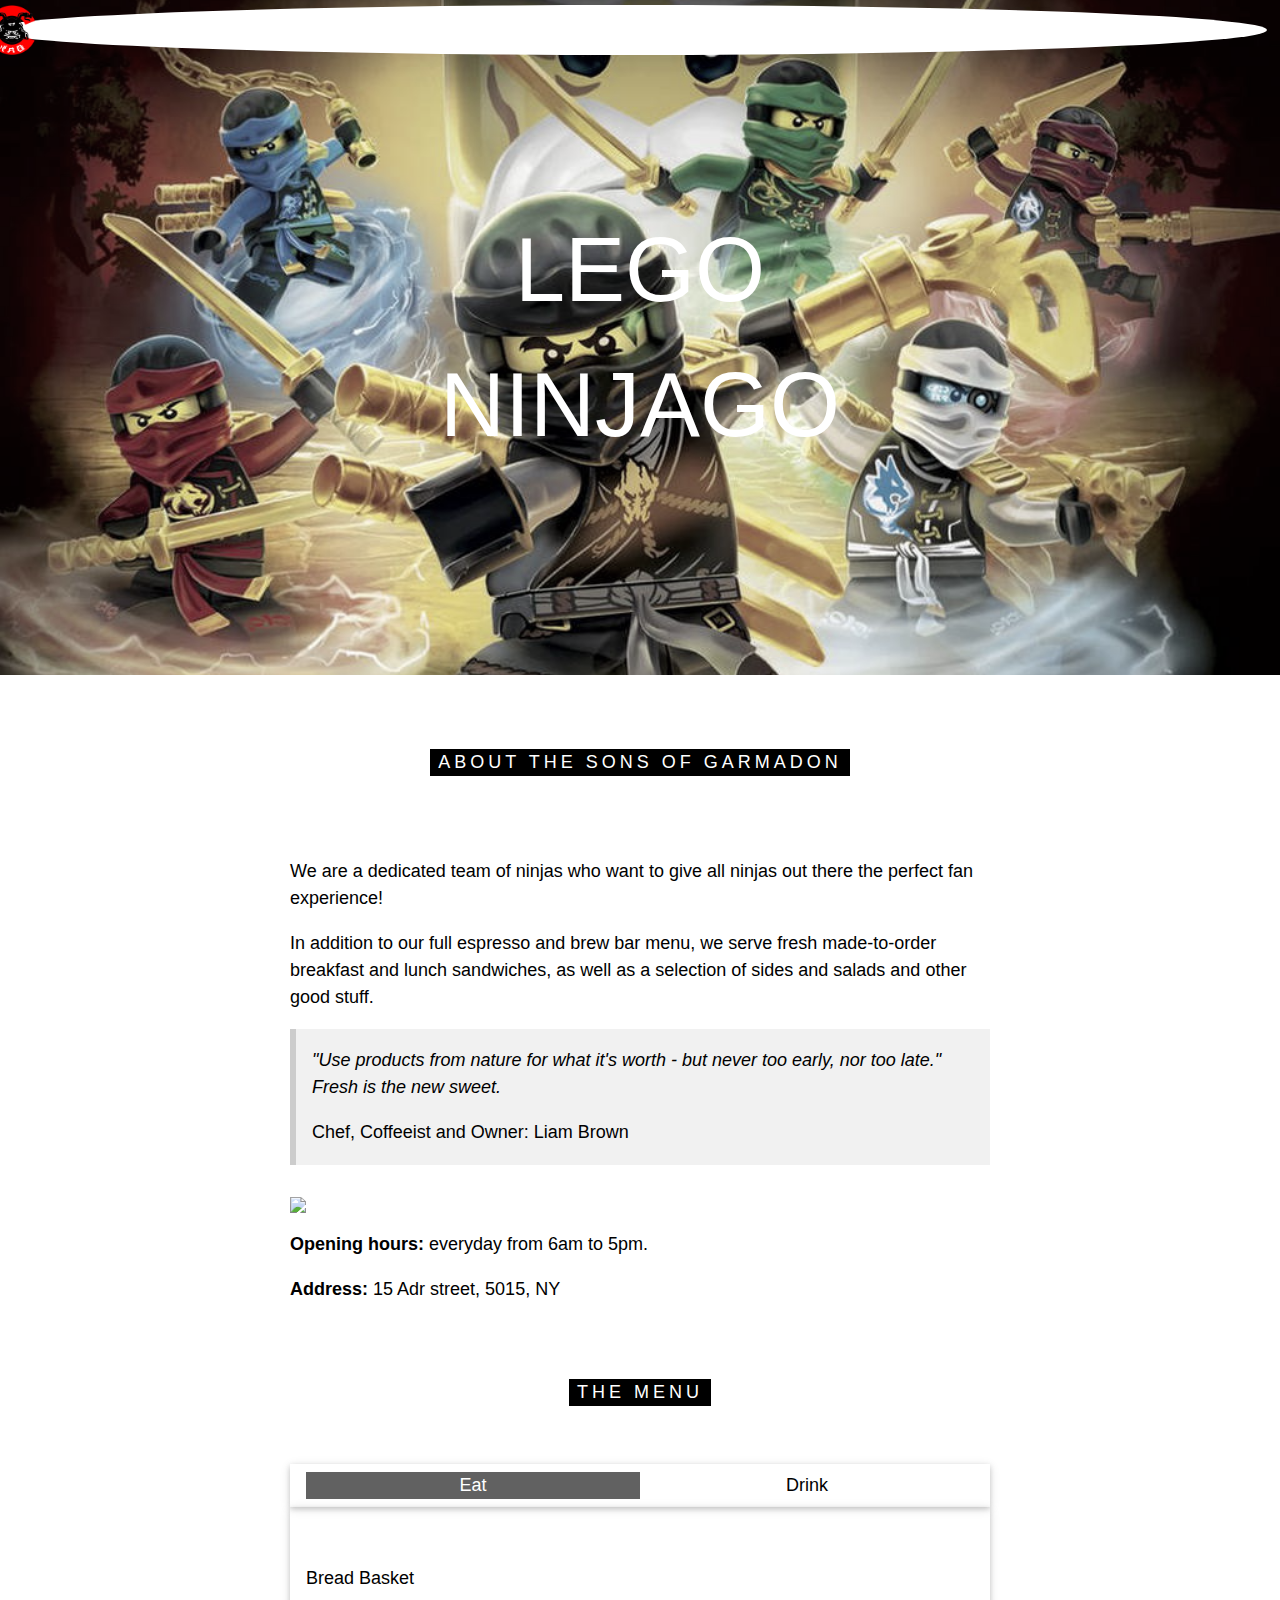
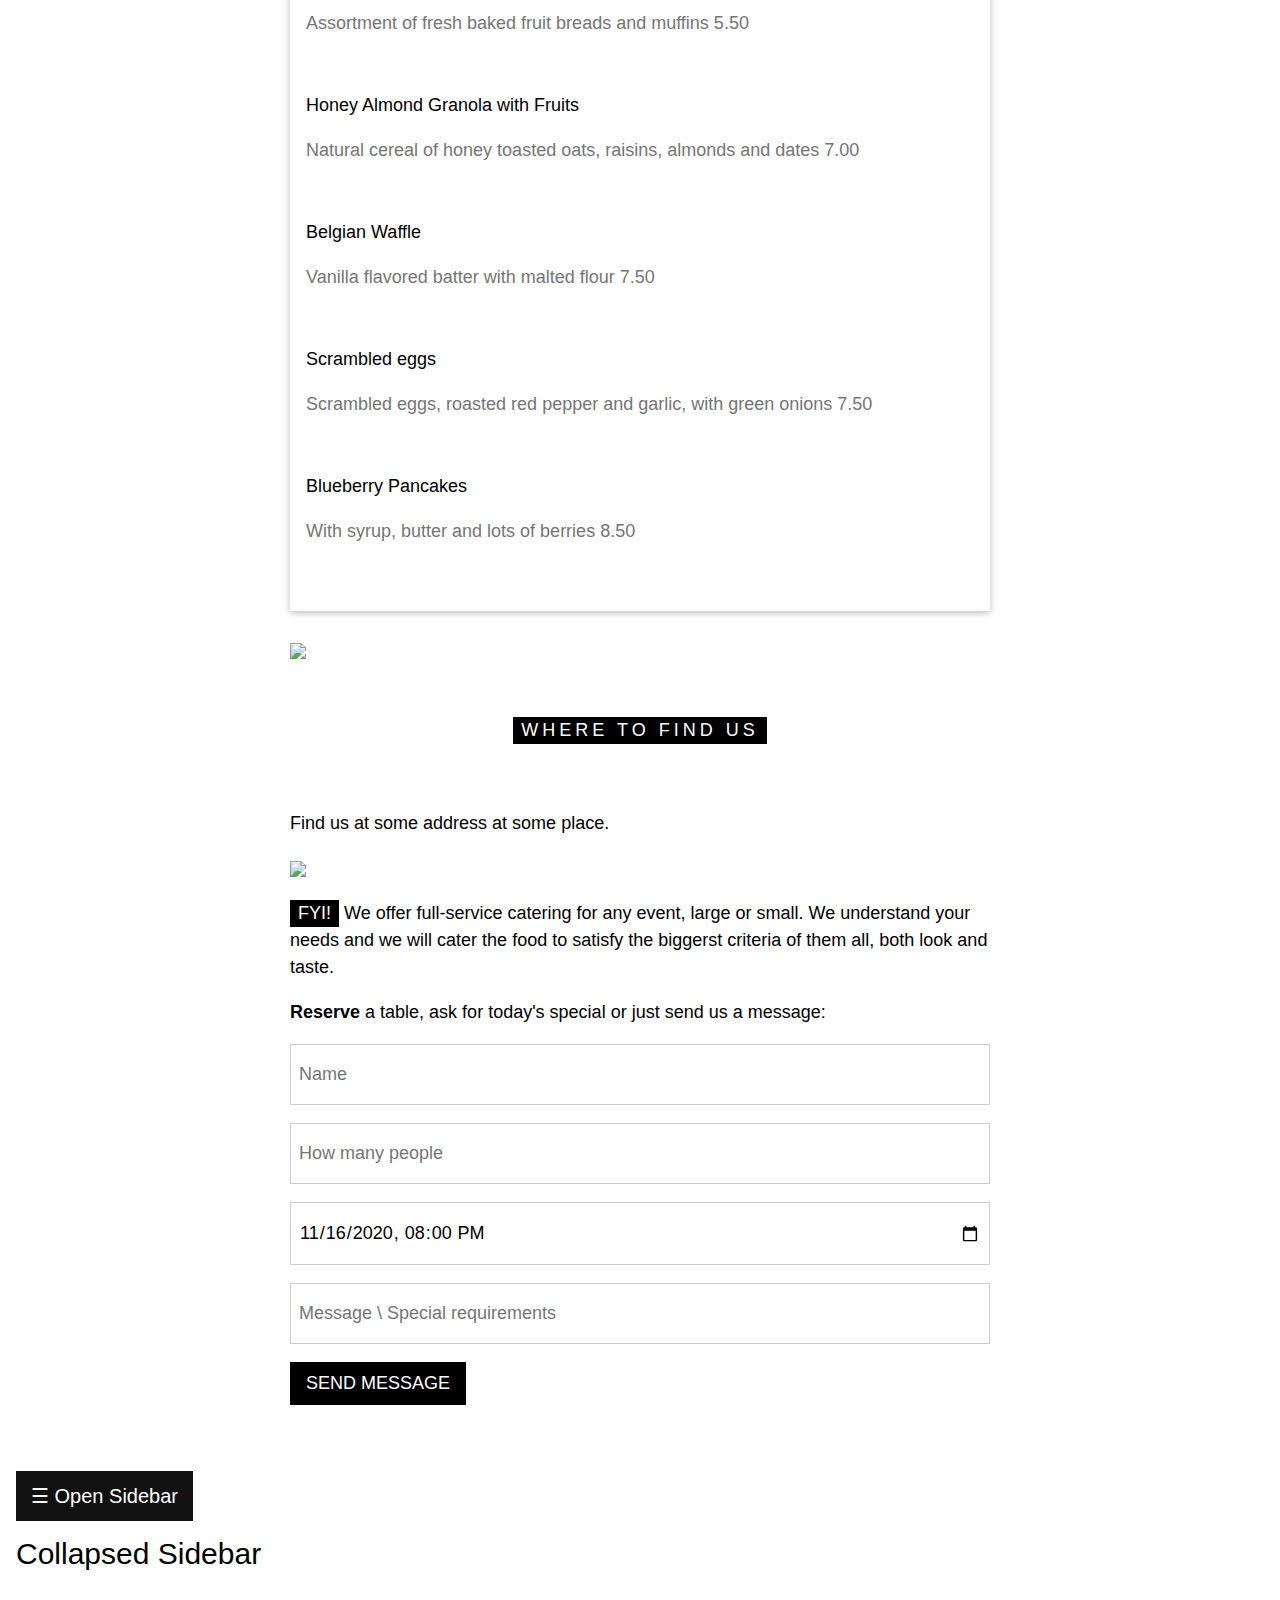
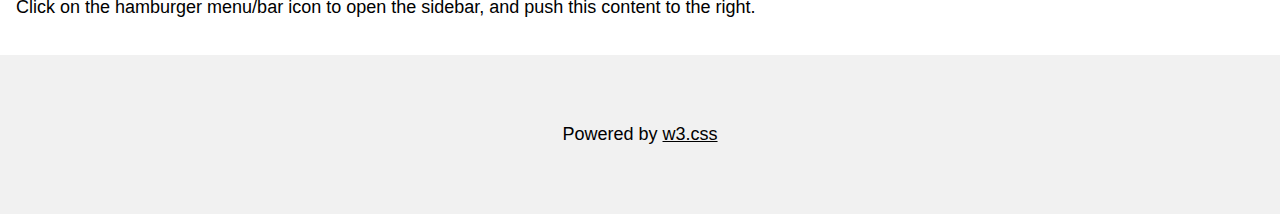
==== index.html @ 21d989cf "buttons" ====
<!DOCTYPE html>
<html>
<head>
  <title>W3.CSS Template</title>
  <meta charset="UTF-8">
  <meta name="viewport" content="width=device-width, initial-scale=1">
  <link rel="stylesheet" href="https://www.w3schools.com/w3css/4/w3.css">
  <link rel="stylesheet" href="styles/styles.css">
  <script type="text/javascript" src="scripts/sidebar.js"></script>
</head>
<body>

<!-- Links (sit on top) -->
<!-- <div class="w3-top">
  <div class="w3-row w3-padding w3-black">
    <div class="w3-col s3">
      <a href="#" class="w3-button w3-block w3-black">HOME</a>
    </div>
    <div class="w3-col s3">
      <a href="#about" class="w3-button w3-block w3-black">ABOUT</a>
    </div>
    <div class="w3-col s3">
      <a href="#menu" class="w3-button w3-block w3-black">MENU</a>
    </div>
    <div class="w3-col s3">
      <a href="#where" class="w3-button w3-block w3-black">WHERE</a>
    </div>
  </div>
</div> -->


<!-- Header with image -->
<header class="bgimg w3-display-container w3-grayscale-min" id="home">
  <div class="w3-display-middle w3-center">
    <span class="w3-text-white" style="font-size:90px" font-family = "Ninjago">LEGO <br> NINJAGO</span>
  </div>
</header>

<div class = 'w3-top' id="logo">
    <img src="images/SOG.png" height="50px" width="50px">
</div>

<!-- Add a background color and large text to the whole page -->
<div class="w3-large">

<!-- About Container -->
<div class="w3-container" id="about">
  <div class="w3-content" style="max-width:700px">
    <h5 class="w3-center w3-padding-64"><span class="w3-tag w3-wide">ABOUT THE SONS OF GARMADON</span></h5>
    <p>We are a dedicated team of ninjas who want to give all ninjas out there the perfect fan experience!</p>
    <p>In addition to our full espresso and brew bar menu, we serve fresh made-to-order breakfast and lunch sandwiches, as well as a selection of sides and salads and other good stuff.</p>
    <div class="w3-panel w3-leftbar w3-light-grey">
      <p><i>"Use products from nature for what it's worth - but never too early, nor too late." Fresh is the new sweet.</i></p>
      <p>Chef, Coffeeist and Owner: Liam Brown</p>
    </div>
    <img src="/w3images/coffeeshop.jpg" style="width:100%;max-width:1000px" class="w3-margin-top">
    <p><strong>Opening hours:</strong> everyday from 6am to 5pm.</p>
    <p><strong>Address:</strong> 15 Adr street, 5015, NY</p>
  </div>
</div>

<!-- Menu Container -->
<div class="w3-container" id="menu">
  <div class="w3-content" style="max-width:700px">
 
    <h5 class="w3-center w3-padding-48"><span class="w3-tag w3-wide">THE MENU</span></h5>
  
    <div class="w3-row w3-center w3-card w3-padding">
      <a href="javascript:void(0)" onclick="openMenu(event, 'Eat');" id="myLink">
        <div class="w3-col s6 tablink">Eat</div>
      </a>
      <a href="javascript:void(0)" onclick="openMenu(event, 'Drinks');">
        <div class="w3-col s6 tablink">Drink</div>
      </a>
    </div>

    <div id="Eat" class="w3-container menu w3-padding-48 w3-card">
      <h5>Bread Basket</h5>
      <p class="w3-text-grey">Assortment of fresh baked fruit breads and muffins 5.50</p><br>
    
      <h5>Honey Almond Granola with Fruits</h5>
      <p class="w3-text-grey">Natural cereal of honey toasted oats, raisins, almonds and dates 7.00</p><br>
    
      <h5>Belgian Waffle</h5>
      <p class="w3-text-grey">Vanilla flavored batter with malted flour 7.50</p><br>
    
      <h5>Scrambled eggs</h5>
      <p class="w3-text-grey">Scrambled eggs, roasted red pepper and garlic, with green onions 7.50</p><br>
    
      <h5>Blueberry Pancakes</h5>
      <p class="w3-text-grey">With syrup, butter and lots of berries 8.50</p>
    </div>

    <div id="Drinks" class="w3-container menu w3-padding-48 w3-card">
      <h5>Coffee</h5>
      <p class="w3-text-grey">Regular coffee 2.50</p><br>
    
      <h5>Chocolato</h5>
      <p class="w3-text-grey">Chocolate espresso with milk 4.50</p><br>
    
      <h5>Corretto</h5>
      <p class="w3-text-grey">Whiskey and coffee 5.00</p><br>
    
      <h5>Iced tea</h5>
      <p class="w3-text-grey">Hot tea, except not hot 3.00</p><br>
    
      <h5>Soda</h5>
      <p class="w3-text-grey">Coke, Sprite, Fanta, etc. 2.50</p>
    </div>  
    <img src="/w3images/coffeehouse2.jpg" style="width:100%;max-width:1000px;margin-top:32px;">
  </div>
</div>

<!-- Contact/Area Container -->
<div class="w3-container" id="where" style="padding-bottom:32px;">
  <div class="w3-content" style="max-width:700px">
    <h5 class="w3-center w3-padding-48"><span class="w3-tag w3-wide">WHERE TO FIND US</span></h5>
    <p>Find us at some address at some place.</p>
    <img src="/w3images/map.jpg" class="w3-image" style="width:100%">
    <p><span class="w3-tag">FYI!</span> We offer full-service catering for any event, large or small. We understand your needs and we will cater the food to satisfy the biggerst criteria of them all, both look and taste.</p>
    <p><strong>Reserve</strong> a table, ask for today's special or just send us a message:</p>
    <form action="/action_page.php" target="_blank">
      <p><input class="w3-input w3-padding-16 w3-border" type="text" placeholder="Name" required name="Name"></p>
      <p><input class="w3-input w3-padding-16 w3-border" type="number" placeholder="How many people" required name="People"></p>
      <p><input class="w3-input w3-padding-16 w3-border" type="datetime-local" placeholder="Date and time" required name="date" value="2020-11-16T20:00"></p>
      <p><input class="w3-input w3-padding-16 w3-border" type="text" placeholder="Message \ Special requirements" required name="Message"></p>
      <p><button class="w3-button w3-black" type="submit">SEND MESSAGE</button></p>
    </form>
  </div>
</div>

<div id="mySidebar" class="sidebar">
  <a href="javascript:void(0)" class="closebtn" onclick="closeNav()">×</a>
  <a href="#">Characters</a>
  <a href="#">Map</a>
  <a href="#">Custom Minifig</a>
  <a href="#">Blog</a>
</div>

<div id="main">
  <button class="openbtn" onclick="openNav()">☰ Open Sidebar</button>  
  <h2>Collapsed Sidebar</h2>
  <p>Click on the hamburger menu/bar icon to open the sidebar, and push this content to the right.</p>
</div>

<!-- End page content -->
</div>


<!-- Footer -->
<footer class="w3-center w3-light-grey w3-padding-48 w3-large">
  <p>Powered by <a href="https://www.w3schools.com/w3css/default.asp" title="W3.CSS" target="_blank" class="w3-hover-text-green">w3.css</a></p>
</footer>

<script>
// Tabbed Menu
function openMenu(evt, menuName) {
  var i, x, tablinks;
  x = document.getElementsByClassName("menu");
  for (i = 0; i < x.length; i++) {
    x[i].style.display = "none";
  }
  tablinks = document.getElementsByClassName("tablink");
  for (i = 0; i < x.length; i++) {
    tablinks[i].className = tablinks[i].className.replace(" w3-dark-grey", "");
  }
  document.getElementById(menuName).style.display = "block";
  evt.currentTarget.firstElementChild.className += " w3-dark-grey";
}
document.getElementById("myLink").click();
</script>

</body>
</html>
---- styles/styles.css ----
body, html {
    height: 100%;
    font-family: "Inconsolata", sans-serif;
}

.bgimg {
  background-position: center;
  background-size: cover;
  background-image: url("../images/homewall.jpg");
  min-height: 75%;
}

.menu {
  display: none;
}


@font-face {
  font-family: 'Ninjago';
  src: url('https://www.fontsaddict.com/fontface/ninjago.ttf');
}

#logo{
    background-color: white;
    position:absolute;
    right:1%;
    top:.5%;
    border-radius: 100%;
}


.sidebar {
  height: 100%;
  width: 0;
  position: fixed;
  z-index: 1;
  top: 0;
  left: 0;
  background-color: #111;
  overflow-x: hidden;
  transition: 0.5s;
  padding-top: 60px;
}

.sidebar a {
  padding: 8px 8px 8px 32px;
  text-decoration: none;
  font-size: 25px;
  color: #818181;
  display: block;
  transition: 0.3s;
}

.sidebar a:hover {
  color: #f1f1f1;
}

.sidebar .closebtn {
  position: absolute;
  top: 0;
  right: 25px;
  font-size: 36px;
  margin-left: 50px;
}

.openbtn {
  font-size: 20px;
  cursor: pointer;
  background-color: #111;
  color: white;
  padding: 10px 15px;
  border: none;
}

.openbtn:hover {
  background-color: #444;
}

#main {
  transition: margin-left .5s;
  padding: 16px;
}

/* On smaller screens, where height is less than 450px, change the style of the sidenav (less padding and a smaller font size) */
@media screen and (max-height: 450px) {
  .sidebar {padding-top: 15px;}
  .sidebar a {font-size: 18px;}
}

#NinjagoSign{
  left : 50%;
  top: 400px;
}
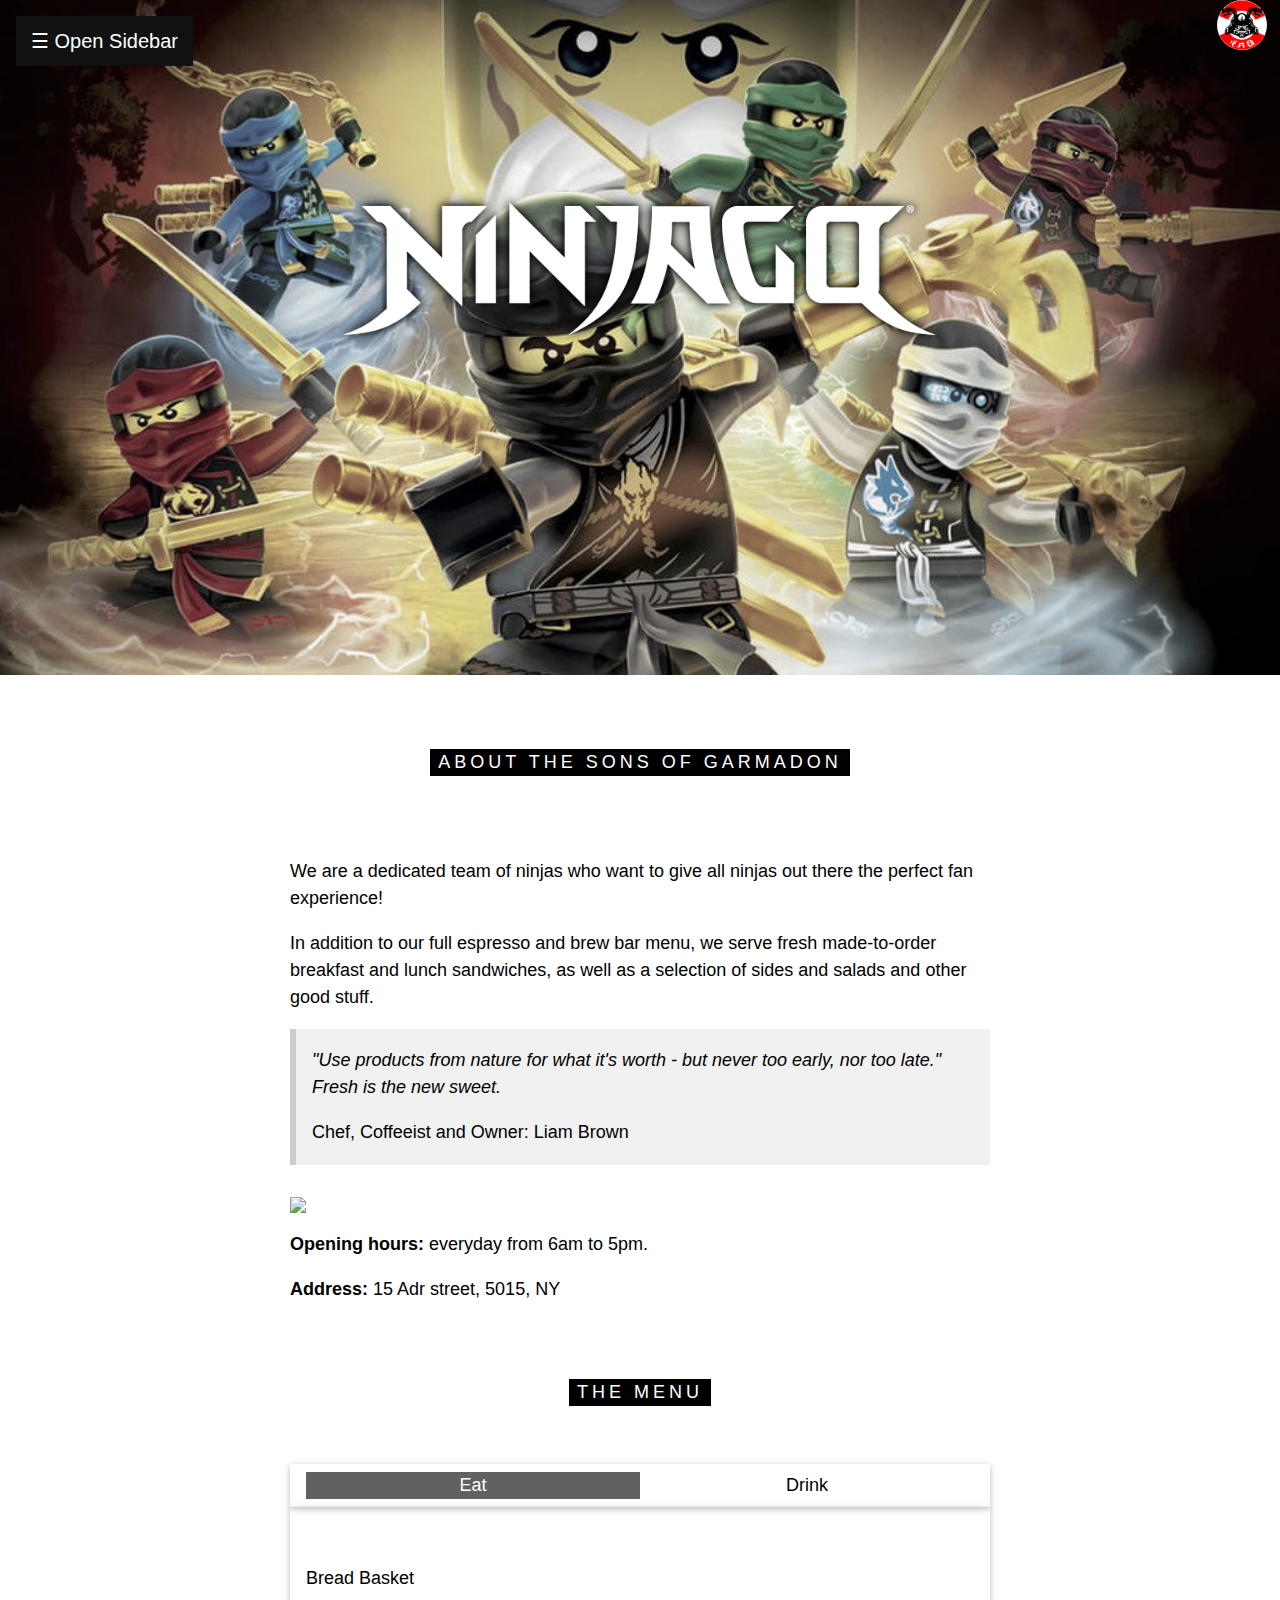
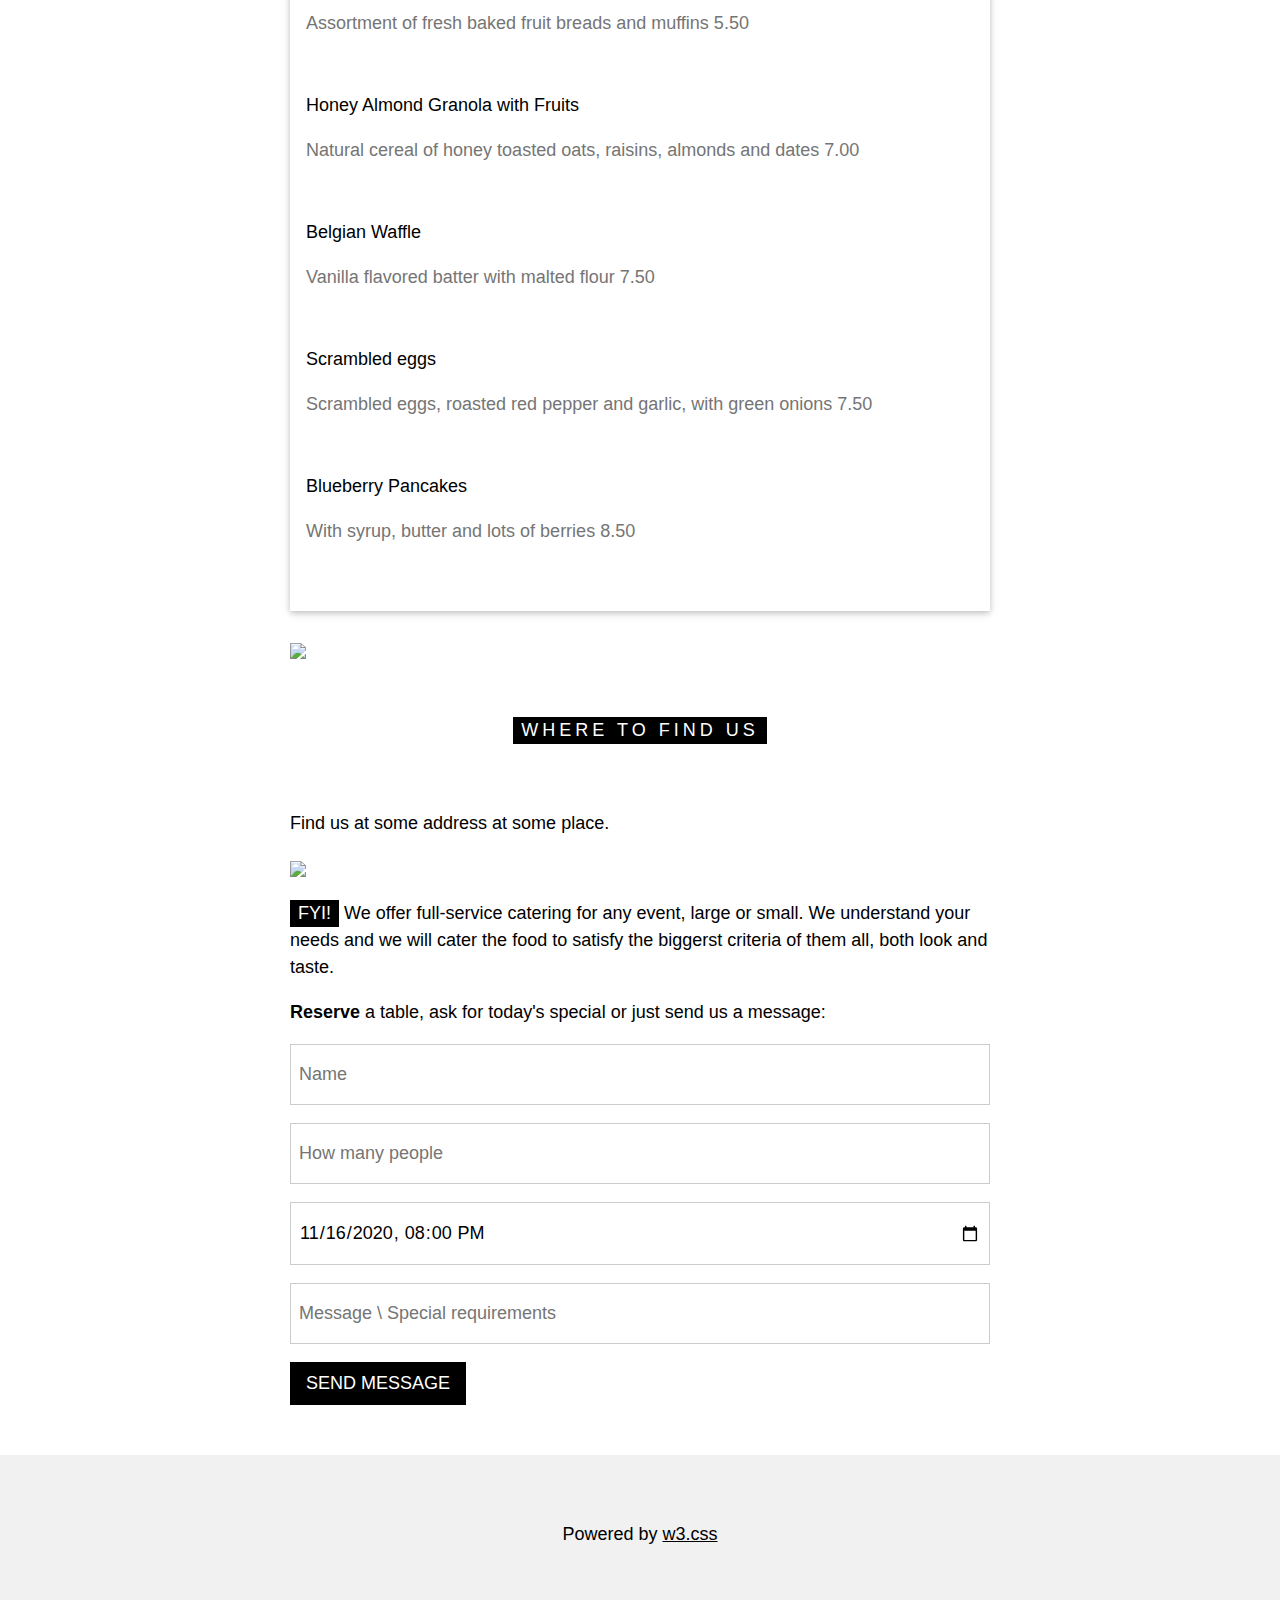
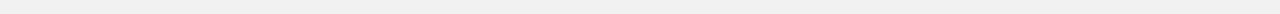
==== commit e9c29f04: "Merge" ====
--- a/index.html
+++ b/index.html
@@ -32,12 +32,23 @@
 <!-- Header with image -->
 <header class="bgimg w3-display-container w3-grayscale-min" id="home">
   <div class="w3-display-middle w3-center">
-    <span class="w3-text-white" style="font-size:90px" font-family = "Ninjago">LEGO <br> NINJAGO</span>
+    <img src = "images/ninjagologo.jpg" id="NinjagoSign" width = "96%" height = "96%">
+    <div></div>
+    <span class="w3-text-white" style="font-size:90px" font-family = "Ninjago"><br></span>
+    <div></div>
   </div>
 </header>
 
-<div class = 'w3-top' id="logo">
-    <img src="images/SOG.png" height="50px" width="50px">
+<div class = "w3-top">
+    <div>
+        <div id="main">
+            <button class="openbtn" onclick="openNav()">☰ Open Sidebar</button>  
+          </div>
+    </div>
+    <div id="logo">
+        <img src="images/SOG.png" height="50px" width="50px">
+    </div>
+
 </div>
 
 <!-- Add a background color and large text to the whole page -->
@@ -135,13 +146,10 @@
   <a href="#">Map</a>
   <a href="#">Custom Minifig</a>
   <a href="#">Blog</a>
+  <a href="quiz.html">Quiz</a>
 </div>
 
-<div id="main">
-  <button class="openbtn" onclick="openNav()">☰ Open Sidebar</button>  
-  <h2>Collapsed Sidebar</h2>
-  <p>Click on the hamburger menu/bar icon to open the sidebar, and push this content to the right.</p>
-</div>
+
 
 <!-- End page content -->
 </div>
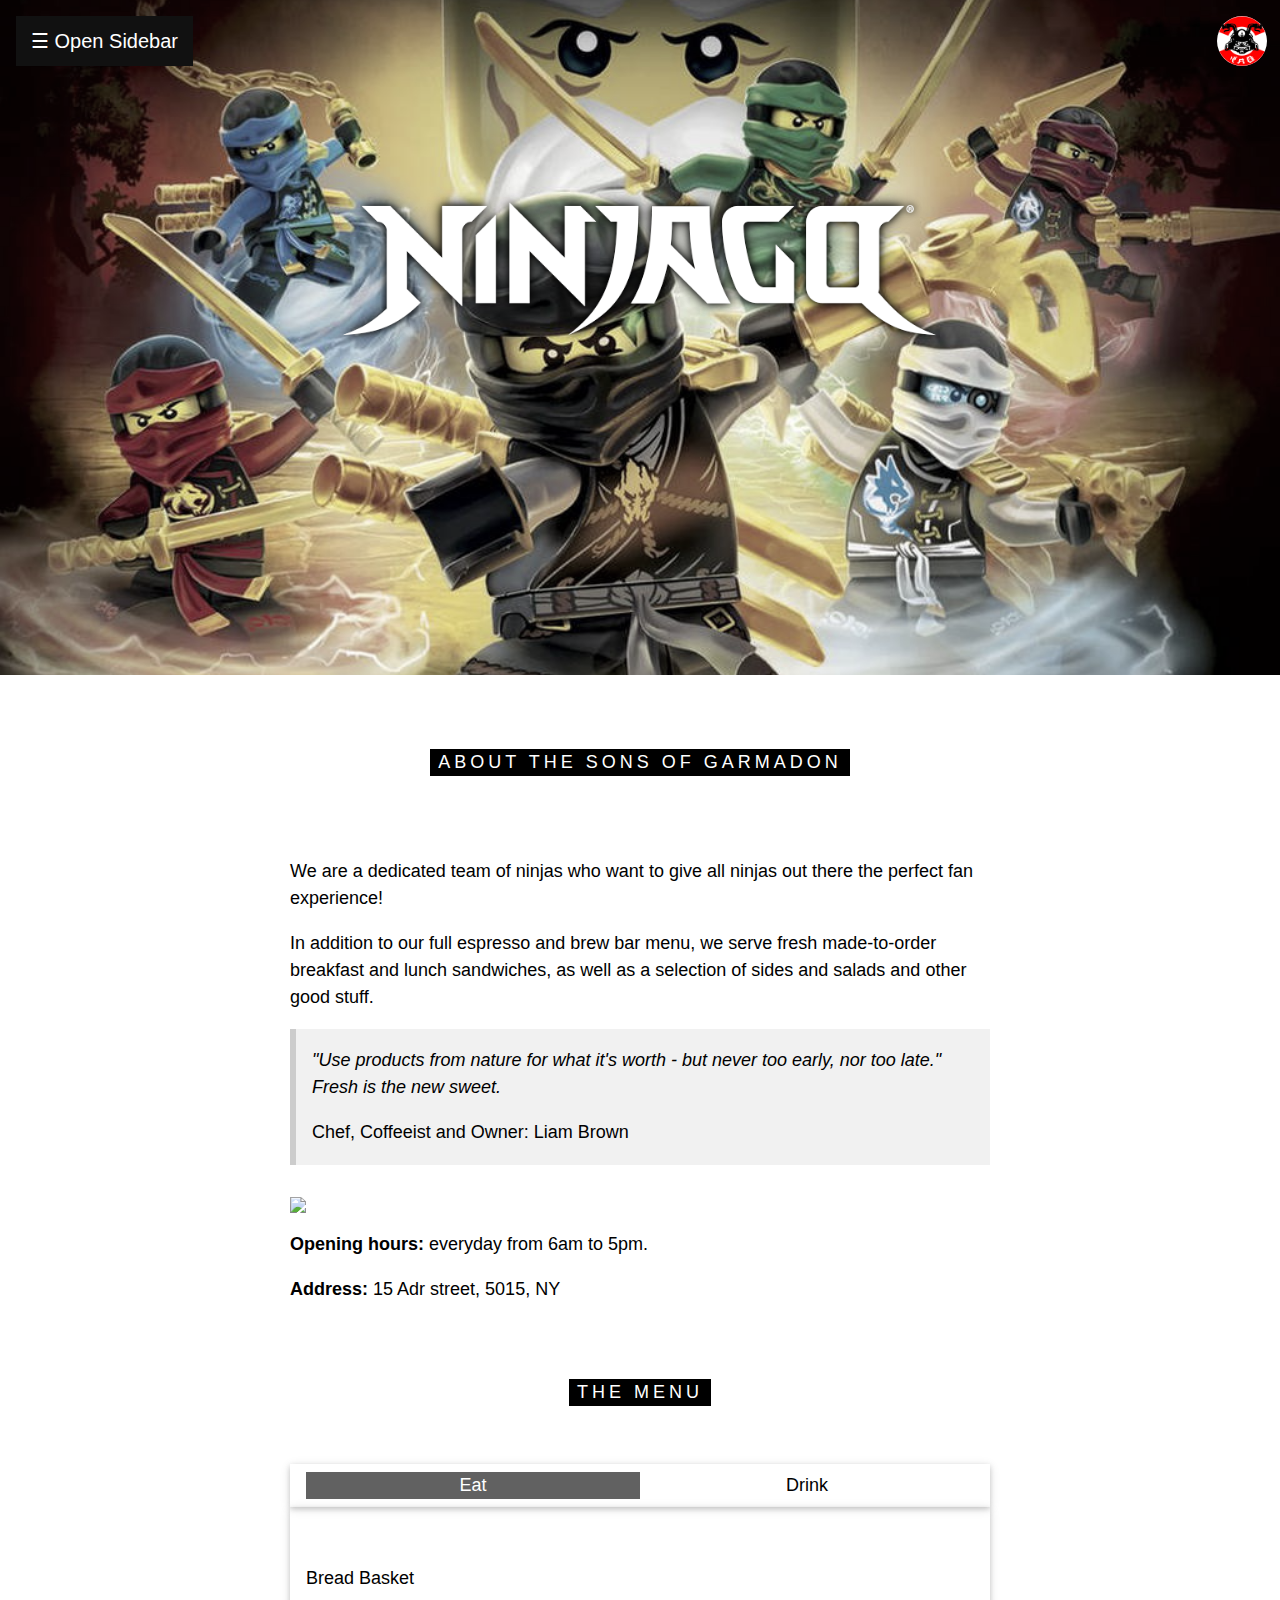
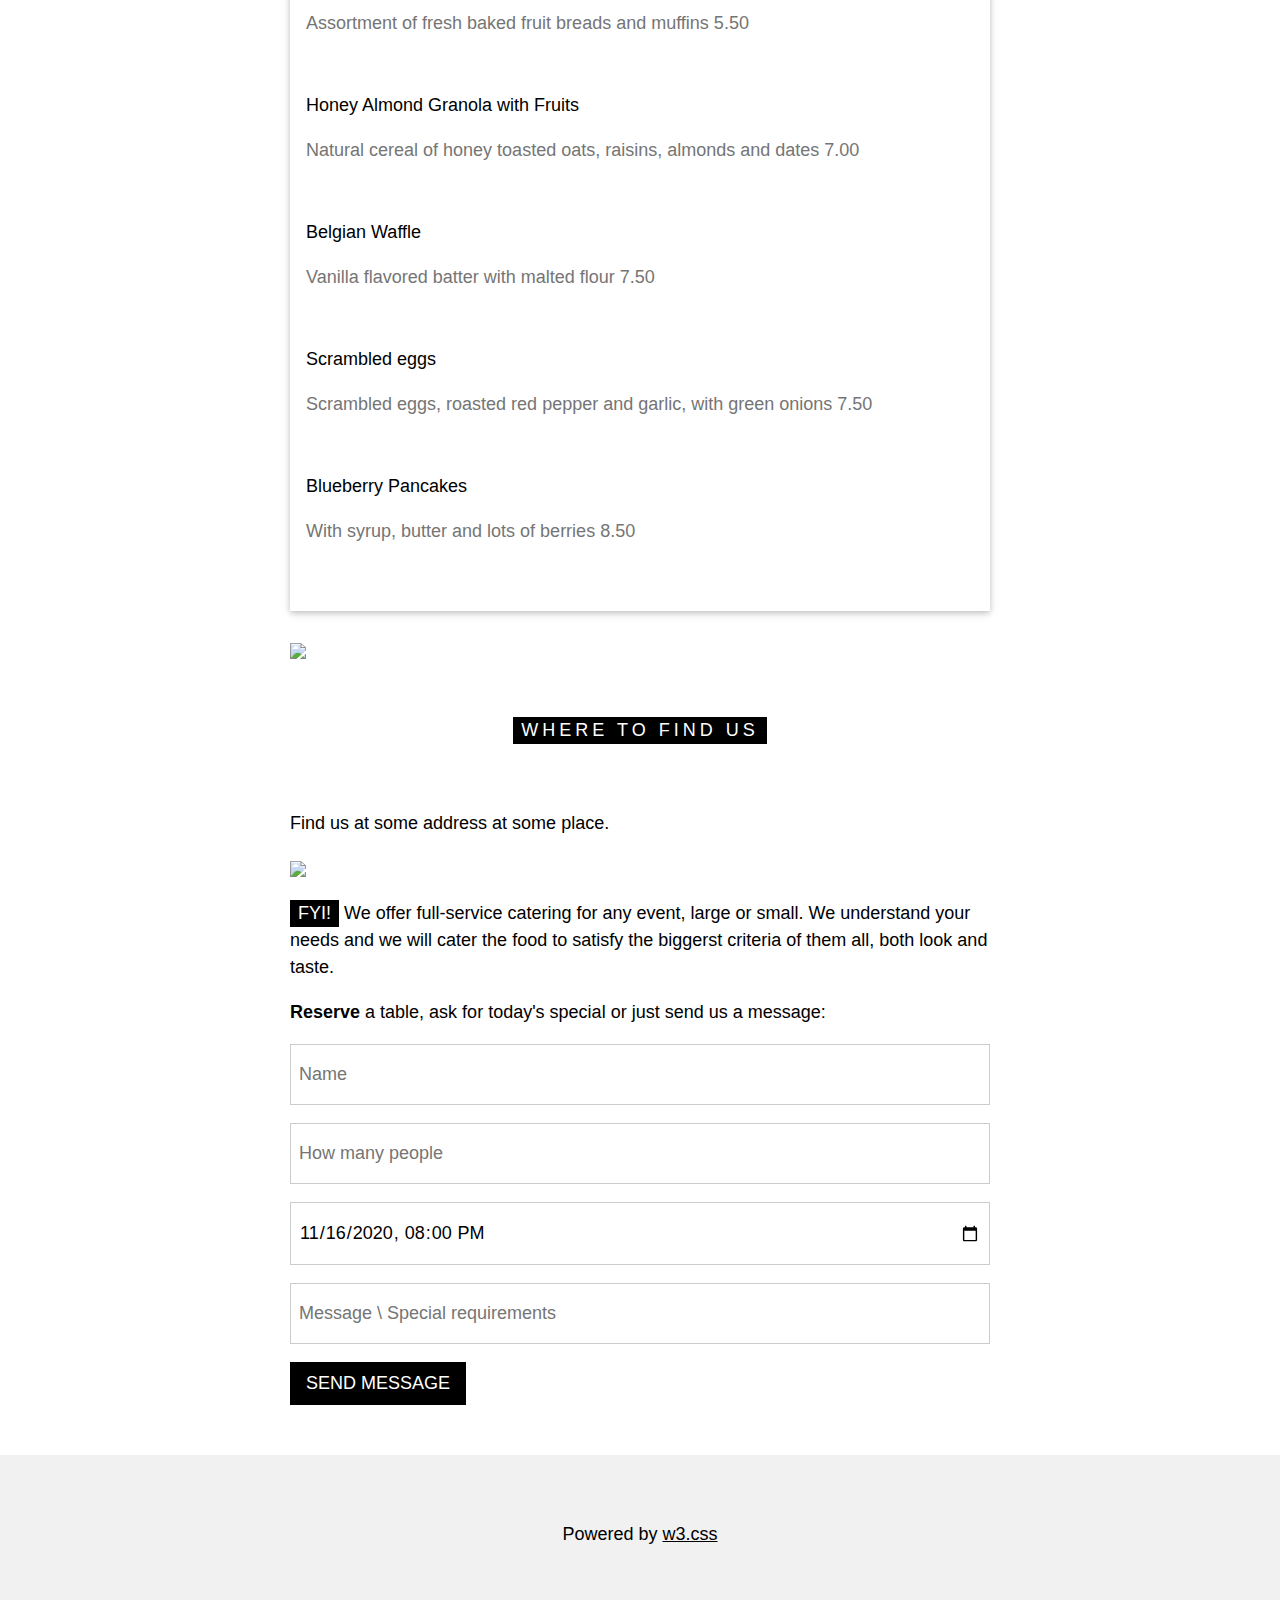
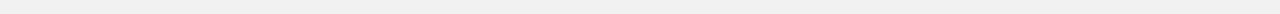
==== commit c21bf5d4: "blog page" ====
--- a/index.html
+++ b/index.html
@@ -1,7 +1,7 @@
 <!DOCTYPE html>
 <html>
 <head>
-  <title>W3.CSS Template</title>
+  <title>The Sons of Garmadon</title>
   <meta charset="UTF-8">
   <meta name="viewport" content="width=device-width, initial-scale=1">
   <link rel="stylesheet" href="https://www.w3schools.com/w3css/4/w3.css">
@@ -145,7 +145,7 @@
   <a href="#">Characters</a>
   <a href="#">Map</a>
   <a href="#">Custom Minifig</a>
-  <a href="#">Blog</a>
+  <a href="blog.html">Blog</a>
   <a href="quiz.html">Quiz</a>
 </div>
 
--- a/styles/styles.css
+++ b/styles/styles.css
@@ -24,7 +24,7 @@
     background-color: white;
     position:absolute;
     right:1%;
-    top:.5%;
+    top:20%;
     border-radius: 100%;
 }
 
@@ -90,4 +90,79 @@
 #NinjagoSign{
   left : 50%;
   top: 400px;
+}
+
+#question{
+  width: 40%;
+  height:50px;
+  position:absolute;
+  left: 20%;
+  top:1%;
+  font-size: xx-large;
+  /* text-align: center; */
+}
+
+
+#BlogLeftLogo{
+  background-color: white;
+  border-radius: 100%;
+  position: absolute;
+  left: 1%
+
+}
+
+.grid-container {
+  display: grid;
+  grid-template-columns: auto auto auto;
+  background-color: #0c0c0c;
+  padding: 10px;
+}
+
+.grid-item {
+  background-color: rgba(255, 255, 255, 0.8);
+  border: 1px solid rgba(0, 0, 0, 0.8);
+  padding: 20px;
+  font-size: 30px;
+  text-align: center;
+}
+
+.item1 { grid-area: header;}
+.item2 { grid-area: side; }
+.item3 { grid-area: main; }
+
+
+.grid-container {
+  display: grid;
+  grid-template-areas:
+    'header header header header header header'
+    'main main main main side side'
+    'main main main main side side';
+  gap: 10px;
+  padding: 10px;
+}
+
+.grid-container > div {
+  background-color: rgba(255, 255, 255, 0.8);
+  text-align: center;
+  padding: 20px 0;
+  font-size: 30px;
+}
+
+#topLeftBlogGrid{
+  font-size: 10px;
+  position:absolute;
+  left: 10px;
+}
+
+#blueLink{
+  color:blue;
+}
+
+#submissionBlog{
+  background-color: white;
+  position:absolute;
+  right: 35%;
+  top:1.5%;
+  border-radius:20%;
+  style:"color=black";
 }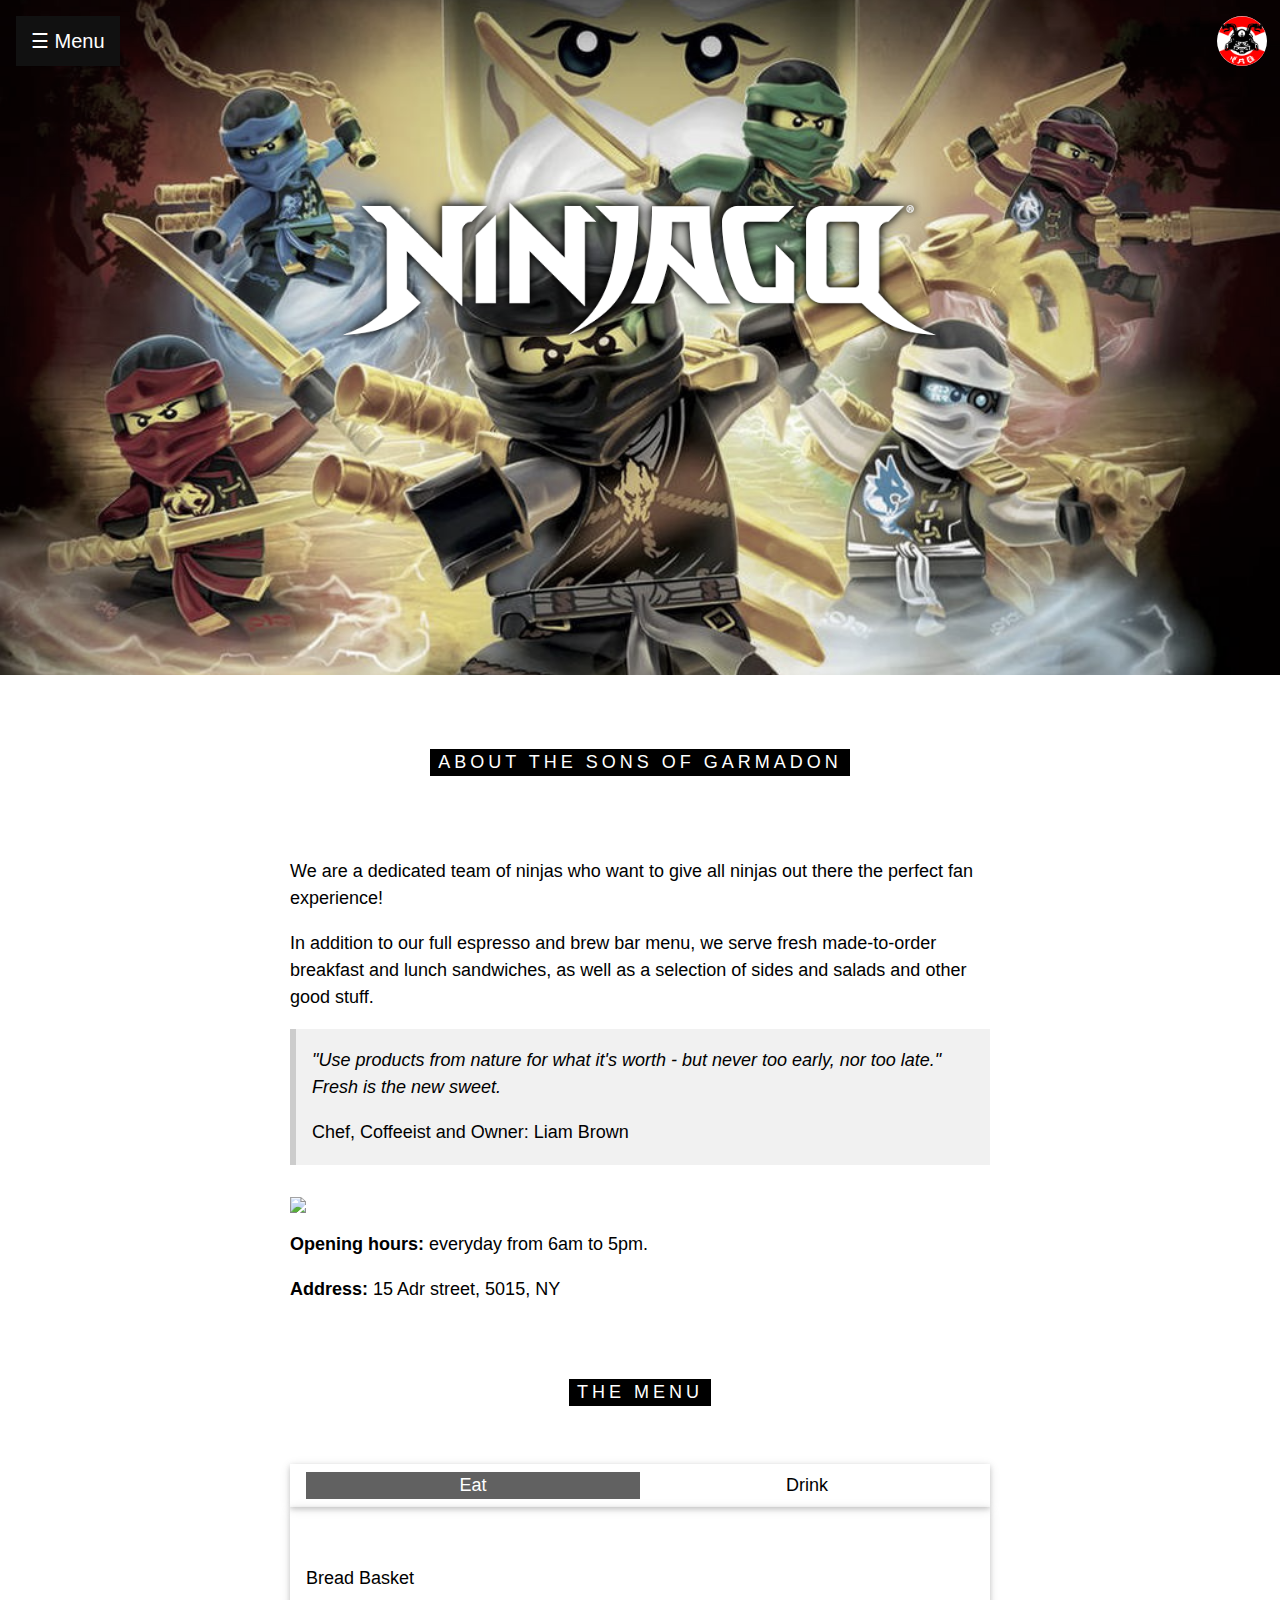
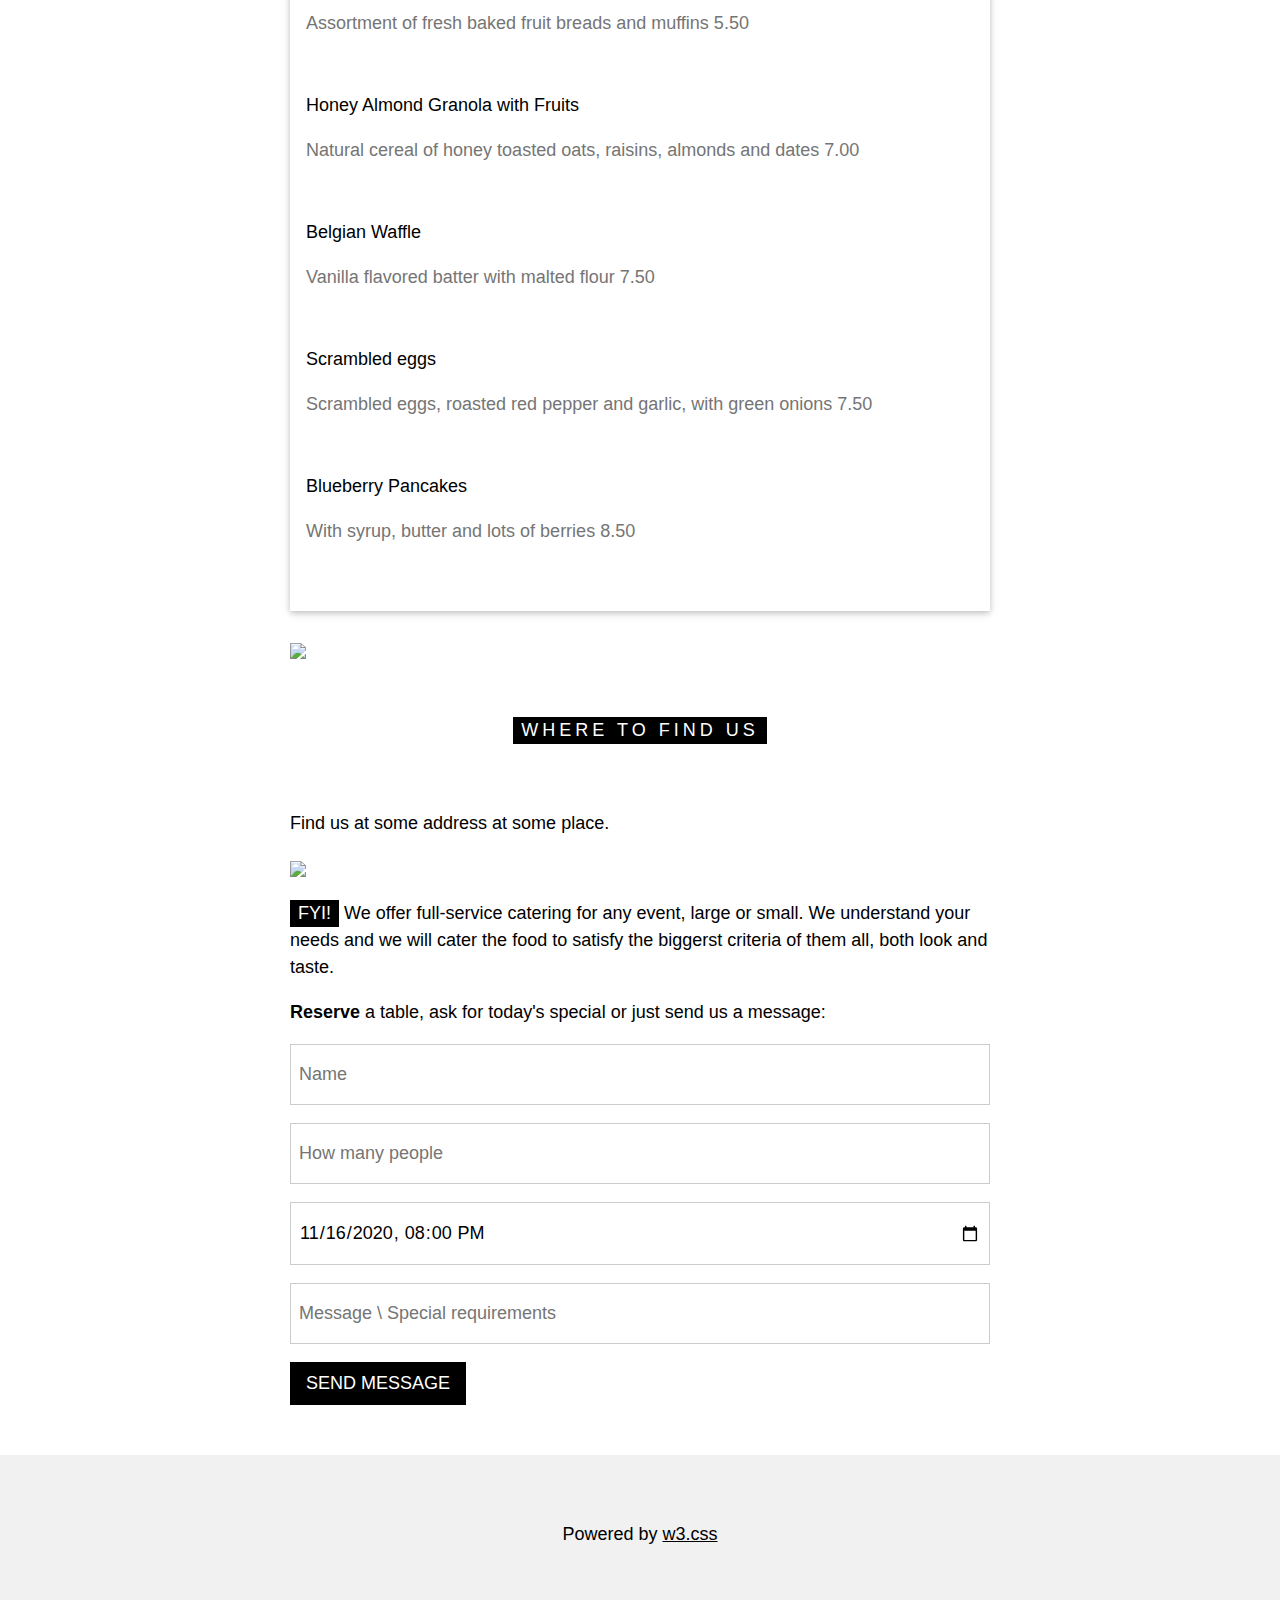
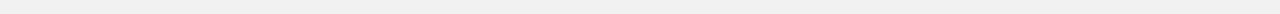
==== commit 56fb550a: "minor tweaks" ====
--- a/index.html
+++ b/index.html
@@ -42,7 +42,7 @@
 <div class = "w3-top">
     <div>
         <div id="main">
-            <button class="openbtn" onclick="openNav()">☰ Open Sidebar</button>  
+            <button class="openbtn" onclick="openNav()">☰ Menu</button>  
           </div>
     </div>
     <div id="logo">
@@ -142,7 +142,7 @@
 
 <div id="mySidebar" class="sidebar">
   <a href="javascript:void(0)" class="closebtn" onclick="closeNav()">×</a>
-  <a href="#">Characters</a>
+  <a href="characters.html">Characters</a>
   <a href="#">Map</a>
   <a href="#">Custom Minifig</a>
   <a href="blog.html">Blog</a>
--- a/styles/styles.css
+++ b/styles/styles.css
@@ -127,7 +127,10 @@
 }
 
 .item1 { grid-area: header;}
-.item2 { grid-area: side; }
+.item2 { grid-area: side; 
+        height:550px;
+        padding: 5px;
+      width:250px}
 .item3 { grid-area: main; }
 
 
@@ -135,8 +138,8 @@
   display: grid;
   grid-template-areas:
     'header header header header header header'
-    'main main main main side side'
-    'main main main main side side';
+    'main main main main main side'
+    'main main main main main side';
   gap: 10px;
   padding: 10px;
 }
@@ -161,8 +164,41 @@
 #submissionBlog{
   background-color: white;
   position:absolute;
-  right: 35%;
+  right: 32%;
   top:1.5%;
-  border-radius:20%;
-  style:"color=black";
-}+  border-radius:8px;
+}
+
+#area {
+  width: 80%;
+  height: 100%;
+  border: 1px solid #575757;
+  background-color: rgba(255, 255, 255, 0.8);
+
+  orientation: fixed;
+  left:100px;
+}
+
+.bodyTextBlog{
+  font-size: 16px;
+  text-align: justify;
+  padding:7px;
+}
+
+.circleButton{
+  background-color: rgba(255, 255, 255, 0.8); /* Green */
+  border: none;
+  color: rgb(0, 0, 0);
+  padding: 20px;
+  text-align: center;
+  text-decoration: none;
+  display: inline-block;
+  font-size: 16px;
+  margin: 4px 2px;
+  cursor: pointer;
+  border-radius: 12px;
+  width:200px;
+}
+
+.circleButton:hover{background-color: rgba(166, 166, 166, 0.8);
+transform:scale(1.25);}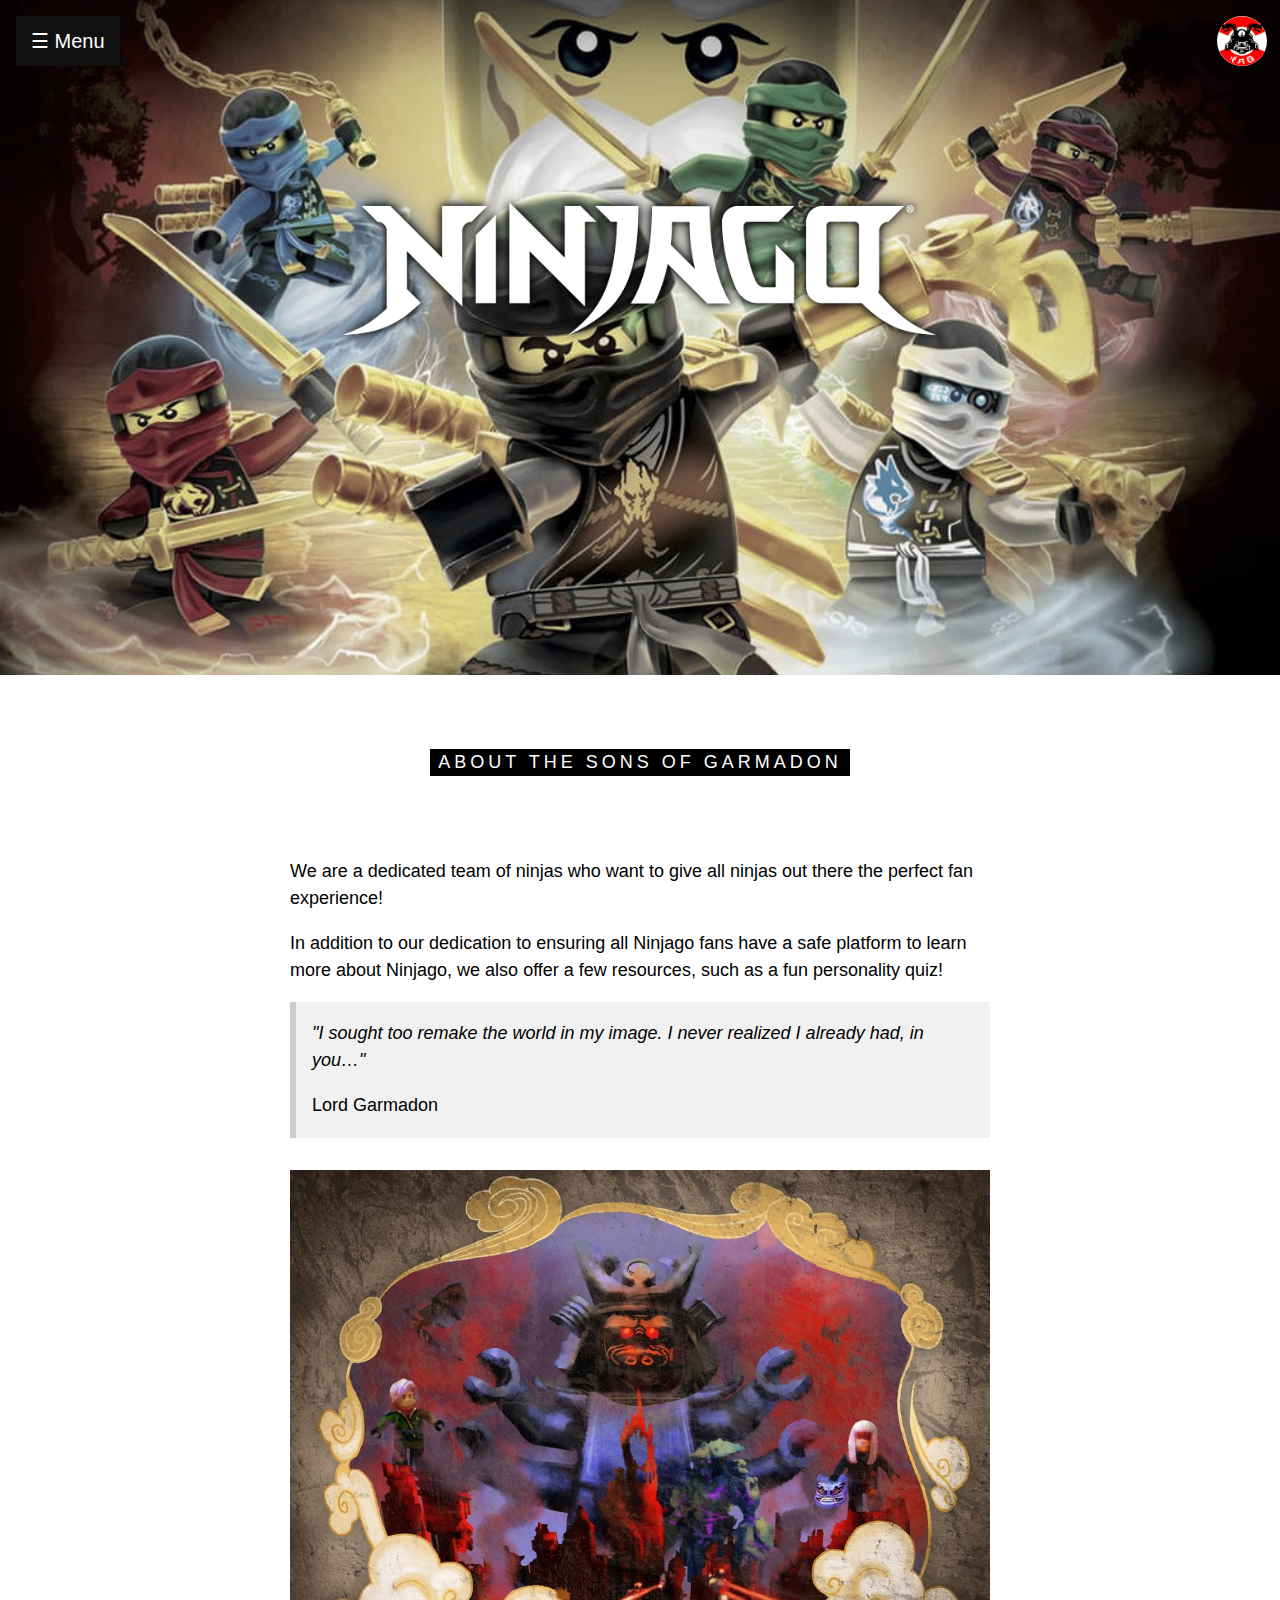
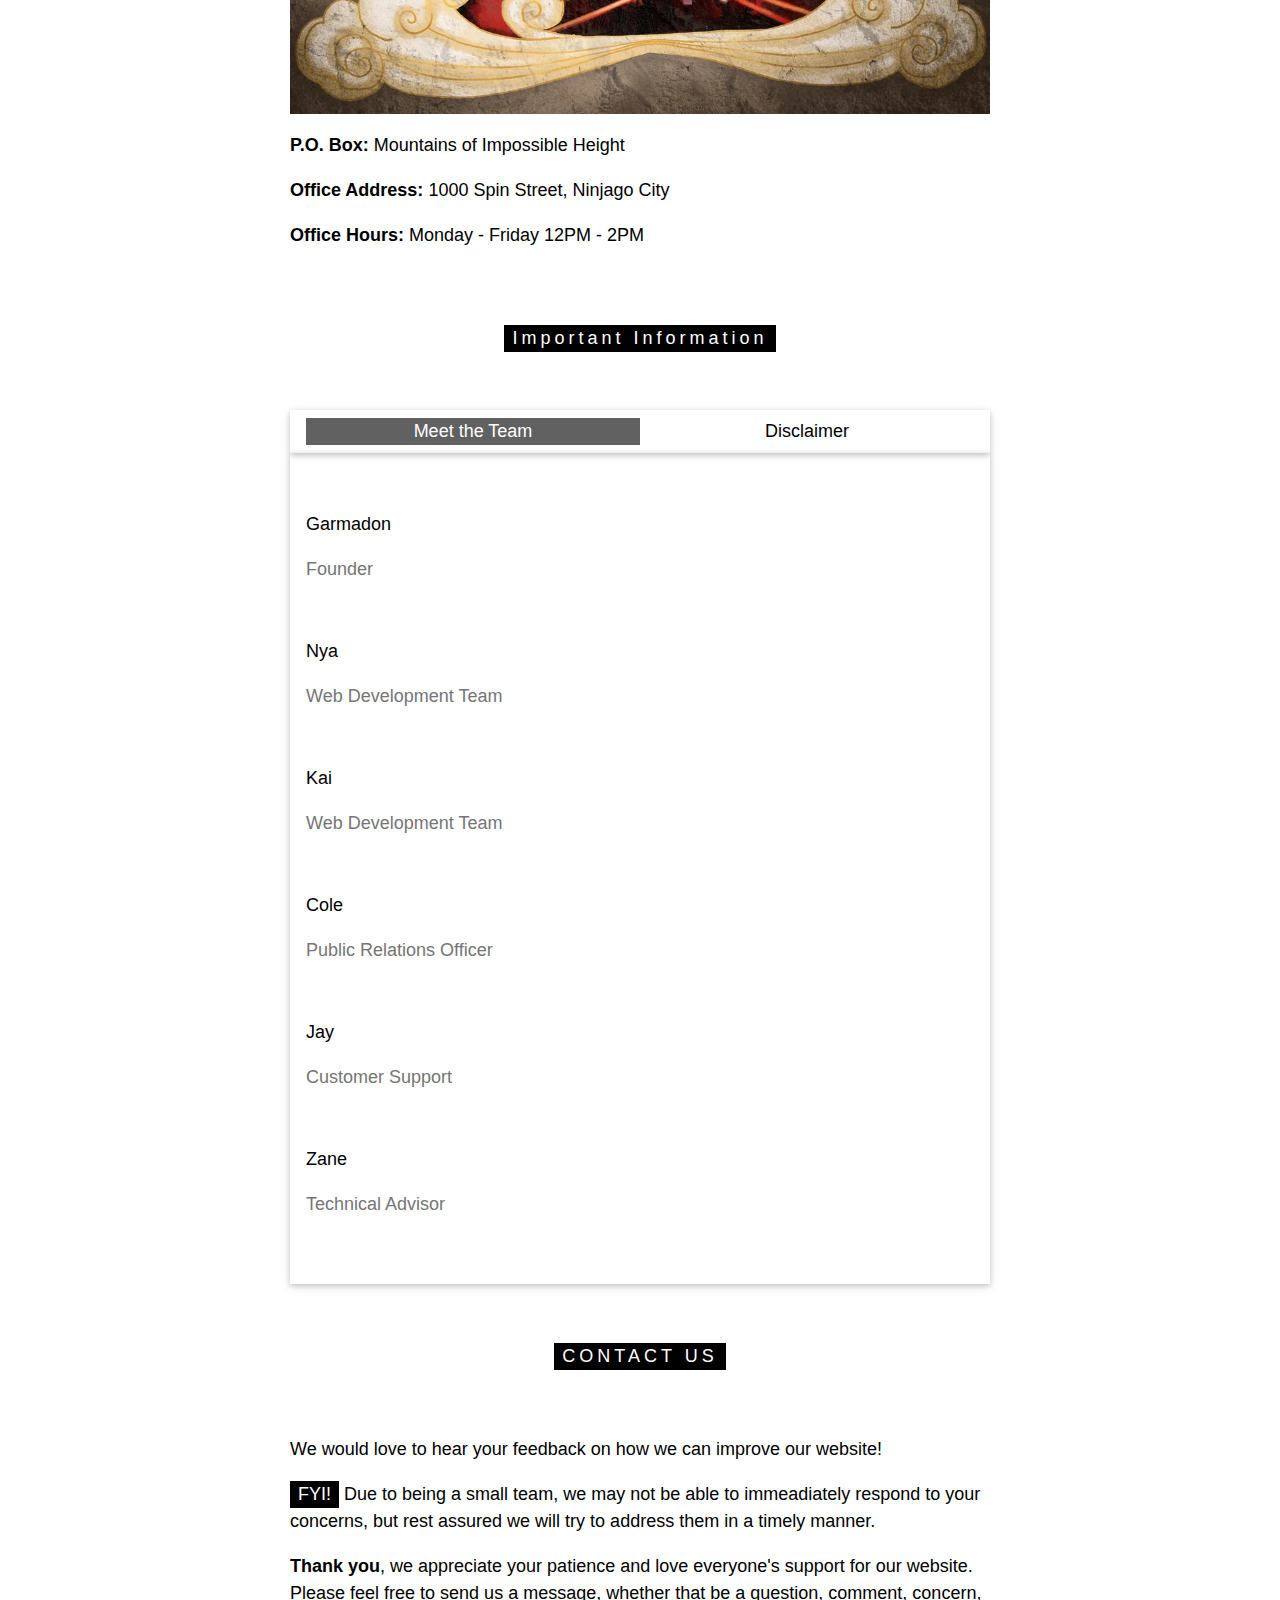
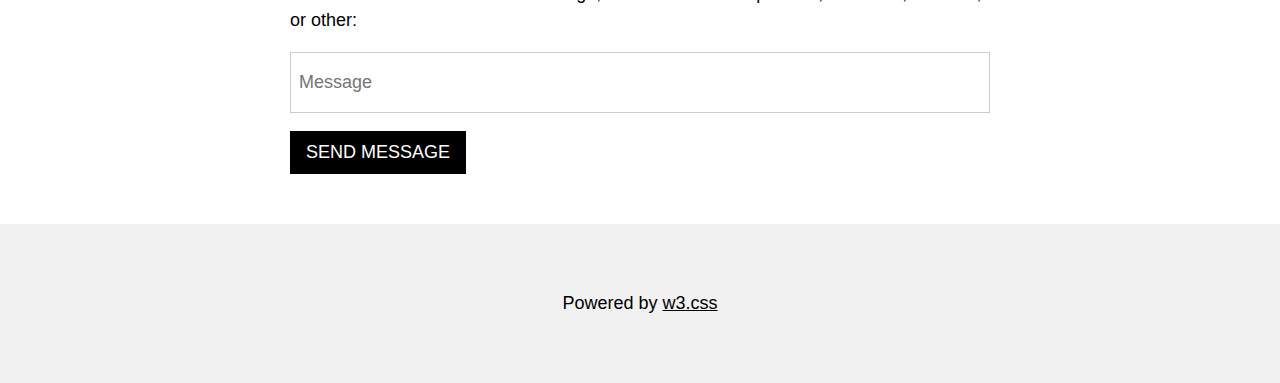
==== commit c138e5b6: "Main page changes" ====
--- a/index.html
+++ b/index.html
@@ -59,14 +59,15 @@
   <div class="w3-content" style="max-width:700px">
     <h5 class="w3-center w3-padding-64"><span class="w3-tag w3-wide">ABOUT THE SONS OF GARMADON</span></h5>
     <p>We are a dedicated team of ninjas who want to give all ninjas out there the perfect fan experience!</p>
-    <p>In addition to our full espresso and brew bar menu, we serve fresh made-to-order breakfast and lunch sandwiches, as well as a selection of sides and salads and other good stuff.</p>
+    <p>In addition to our dedication to ensuring all Ninjago fans have a safe platform to learn more about Ninjago, we also offer a few resources, such as a fun personality quiz!</p>
     <div class="w3-panel w3-leftbar w3-light-grey">
-      <p><i>"Use products from nature for what it's worth - but never too early, nor too late." Fresh is the new sweet.</i></p>
-      <p>Chef, Coffeeist and Owner: Liam Brown</p>
-    </div>
-    <img src="/w3images/coffeeshop.jpg" style="width:100%;max-width:1000px" class="w3-margin-top">
-    <p><strong>Opening hours:</strong> everyday from 6am to 5pm.</p>
-    <p><strong>Address:</strong> 15 Adr street, 5015, NY</p>
+      <p><i>"I sought too remake the world in my image. I never realized I already had, in you…"</i></p>
+      <p>Lord Garmadon</p>
+    </div>
+    <img src="/images/garmadon.png" style="width:100%;max-width:1000px" class="w3-margin-top">
+    <p><strong>P.O. Box:</strong> Mountains of Impossible Height</p>
+    <p><strong>Office Address:</strong> 1000 Spin Street, Ninjago City</p>
+    <p><strong>Office Hours:</strong> Monday - Friday 12PM - 2PM</p>
   </div>
 </div>
 
@@ -74,39 +75,43 @@
 <div class="w3-container" id="menu">
   <div class="w3-content" style="max-width:700px">
  
-    <h5 class="w3-center w3-padding-48"><span class="w3-tag w3-wide">THE MENU</span></h5>
+    <h5 class="w3-center w3-padding-48"><span class="w3-tag w3-wide">Important Information</span></h5>
   
     <div class="w3-row w3-center w3-card w3-padding">
       <a href="javascript:void(0)" onclick="openMenu(event, 'Eat');" id="myLink">
-        <div class="w3-col s6 tablink">Eat</div>
+        <div class="w3-col s6 tablink">Meet the Team</div>
       </a>
       <a href="javascript:void(0)" onclick="openMenu(event, 'Drinks');">
-        <div class="w3-col s6 tablink">Drink</div>
+        <div class="w3-col s6 tablink">Disclaimer</div>
       </a>
     </div>
 
     <div id="Eat" class="w3-container menu w3-padding-48 w3-card">
-      <h5>Bread Basket</h5>
-      <p class="w3-text-grey">Assortment of fresh baked fruit breads and muffins 5.50</p><br>
-    
-      <h5>Honey Almond Granola with Fruits</h5>
-      <p class="w3-text-grey">Natural cereal of honey toasted oats, raisins, almonds and dates 7.00</p><br>
-    
-      <h5>Belgian Waffle</h5>
-      <p class="w3-text-grey">Vanilla flavored batter with malted flour 7.50</p><br>
-    
-      <h5>Scrambled eggs</h5>
-      <p class="w3-text-grey">Scrambled eggs, roasted red pepper and garlic, with green onions 7.50</p><br>
-    
-      <h5>Blueberry Pancakes</h5>
-      <p class="w3-text-grey">With syrup, butter and lots of berries 8.50</p>
+
+        <h5>Garmadon</h5>
+        <p class="w3-text-grey">Founder</p><br>
+
+      <h5>Nya</h5>
+      <p class="w3-text-grey">Web Development Team</p><br>
+    
+      <h5>Kai</h5>
+      <p class="w3-text-grey">Web Development Team</p><br>
+    
+      <h5>Cole</h5>
+      <p class="w3-text-grey">Public Relations Officer</p><br>
+    
+      <h5>Jay</h5>
+      <p class="w3-text-grey">Customer Support</p><br>
+    
+      <h5>Zane</h5>
+      <p class="w3-text-grey">Technical Advisor</p>
     </div>
 
     <div id="Drinks" class="w3-container menu w3-padding-48 w3-card">
-      <h5>Coffee</h5>
-      <p class="w3-text-grey">Regular coffee 2.50</p><br>
-    
-      <h5>Chocolato</h5>
+      <h5>Disclaimer</h5>
+      <p class="w3-text-grey">We are in no way affiliated, supported, or sponsored to LEGO, Ninjago, or LEGO Corporation</p><br>
+    
+      <!-- <h5>Chocolato</h5>
       <p class="w3-text-grey">Chocolate espresso with milk 4.50</p><br>
     
       <h5>Corretto</h5>
@@ -116,25 +121,41 @@
       <p class="w3-text-grey">Hot tea, except not hot 3.00</p><br>
     
       <h5>Soda</h5>
-      <p class="w3-text-grey">Coke, Sprite, Fanta, etc. 2.50</p>
+      <p class="w3-text-grey">Coke, Sprite, Fanta, etc. 2.50</p> -->
     </div>  
-    <img src="/w3images/coffeehouse2.jpg" style="width:100%;max-width:1000px;margin-top:32px;">
+    <!-- <img src="/w3images/coffeehouse2.jpg" style="width:100%;max-width:1000px;margin-top:32px;"> -->
   </div>
 </div>
 
 <!-- Contact/Area Container -->
 <div class="w3-container" id="where" style="padding-bottom:32px;">
   <div class="w3-content" style="max-width:700px">
-    <h5 class="w3-center w3-padding-48"><span class="w3-tag w3-wide">WHERE TO FIND US</span></h5>
-    <p>Find us at some address at some place.</p>
-    <img src="/w3images/map.jpg" class="w3-image" style="width:100%">
-    <p><span class="w3-tag">FYI!</span> We offer full-service catering for any event, large or small. We understand your needs and we will cater the food to satisfy the biggerst criteria of them all, both look and taste.</p>
-    <p><strong>Reserve</strong> a table, ask for today's special or just send us a message:</p>
+    <h5 class="w3-center w3-padding-48"><span class="w3-tag w3-wide">CONTACT US</span></h5>
+    <p>We would love to hear your feedback on how we can improve our website!</p>
+    <!-- <img src="/w3images/map.jpg" class="w3-image" style="width:100%"> -->
+    <p><span class="w3-tag">FYI!</span> Due to being a small team, we may not be able to immeadiately respond to your concerns, but rest assured we will try to address them in a timely manner.</p>
+    <p><strong>Thank you</strong>, we appreciate your patience and love everyone's support for our website. Please feel free to send us a message, whether that be a question, comment, concern, or other:</p>
     <form action="/action_page.php" target="_blank">
-      <p><input class="w3-input w3-padding-16 w3-border" type="text" placeholder="Name" required name="Name"></p>
-      <p><input class="w3-input w3-padding-16 w3-border" type="number" placeholder="How many people" required name="People"></p>
-      <p><input class="w3-input w3-padding-16 w3-border" type="datetime-local" placeholder="Date and time" required name="date" value="2020-11-16T20:00"></p>
-      <p><input class="w3-input w3-padding-16 w3-border" type="text" placeholder="Message \ Special requirements" required name="Message"></p>
+        <!-- <center>Type of feedback</center> -->
+        <!-- <div class = "align">
+      <p><input class="w3-input w3-padding-16 w3-border" id="q" type="radio" placeholder="" required name="Name"></p> 
+      <label for="q">Question</label>
+    </div>
+    <div class = "align">
+      <p><input class="w3-input w3-padding-16 w3-border" id="com"type="radio" placeholder="" required name="Name"></p>
+      <label for="com">Comment</label>
+    </div>
+    <div class = "align">
+      <p><input class="w3-input w3-padding-16 w3-border" id="con"type="radio" placeholder="" required name="Name"></p>
+      <label for="con">Concern</label>
+    </div>
+    <div class = "align">
+      <p><input class="w3-input w3-padding-16 w3-border" id="o"type="radio" placeholder="" required name="Name"></p>
+      <label for="o">Other</label>
+    </div> -->
+      <p><input class="w3-input w3-padding-16 w3-border" type="text" placeholder="Message" required name="People"></p>
+      <!-- <p><input class="w3-input w3-padding-16 w3-border" type="datetime-local" placeholder="Date and time" required name="date" value="2020-11-16T20:00"></p>
+      <p><input class="w3-input w3-padding-16 w3-border" type="text" placeholder="Message \ Special requirements" required name="Message"></p> -->
       <p><button class="w3-button w3-black" type="submit">SEND MESSAGE</button></p>
     </form>
   </div>
--- a/styles/styles.css
+++ b/styles/styles.css
@@ -201,4 +201,20 @@
 }
 
 .circleButton:hover{background-color: rgba(166, 166, 166, 0.8);
-transform:scale(1.25);}+transform:scale(1.25);}
+
+.align{
+  display: flex;
+  flex-direction: row;
+}
+
+.align input{
+  /* margin-top: 10px;
+  width:5%; */
+  left:50%;
+}
+
+.align label{
+  width:100%;
+  padding: 12px;
+}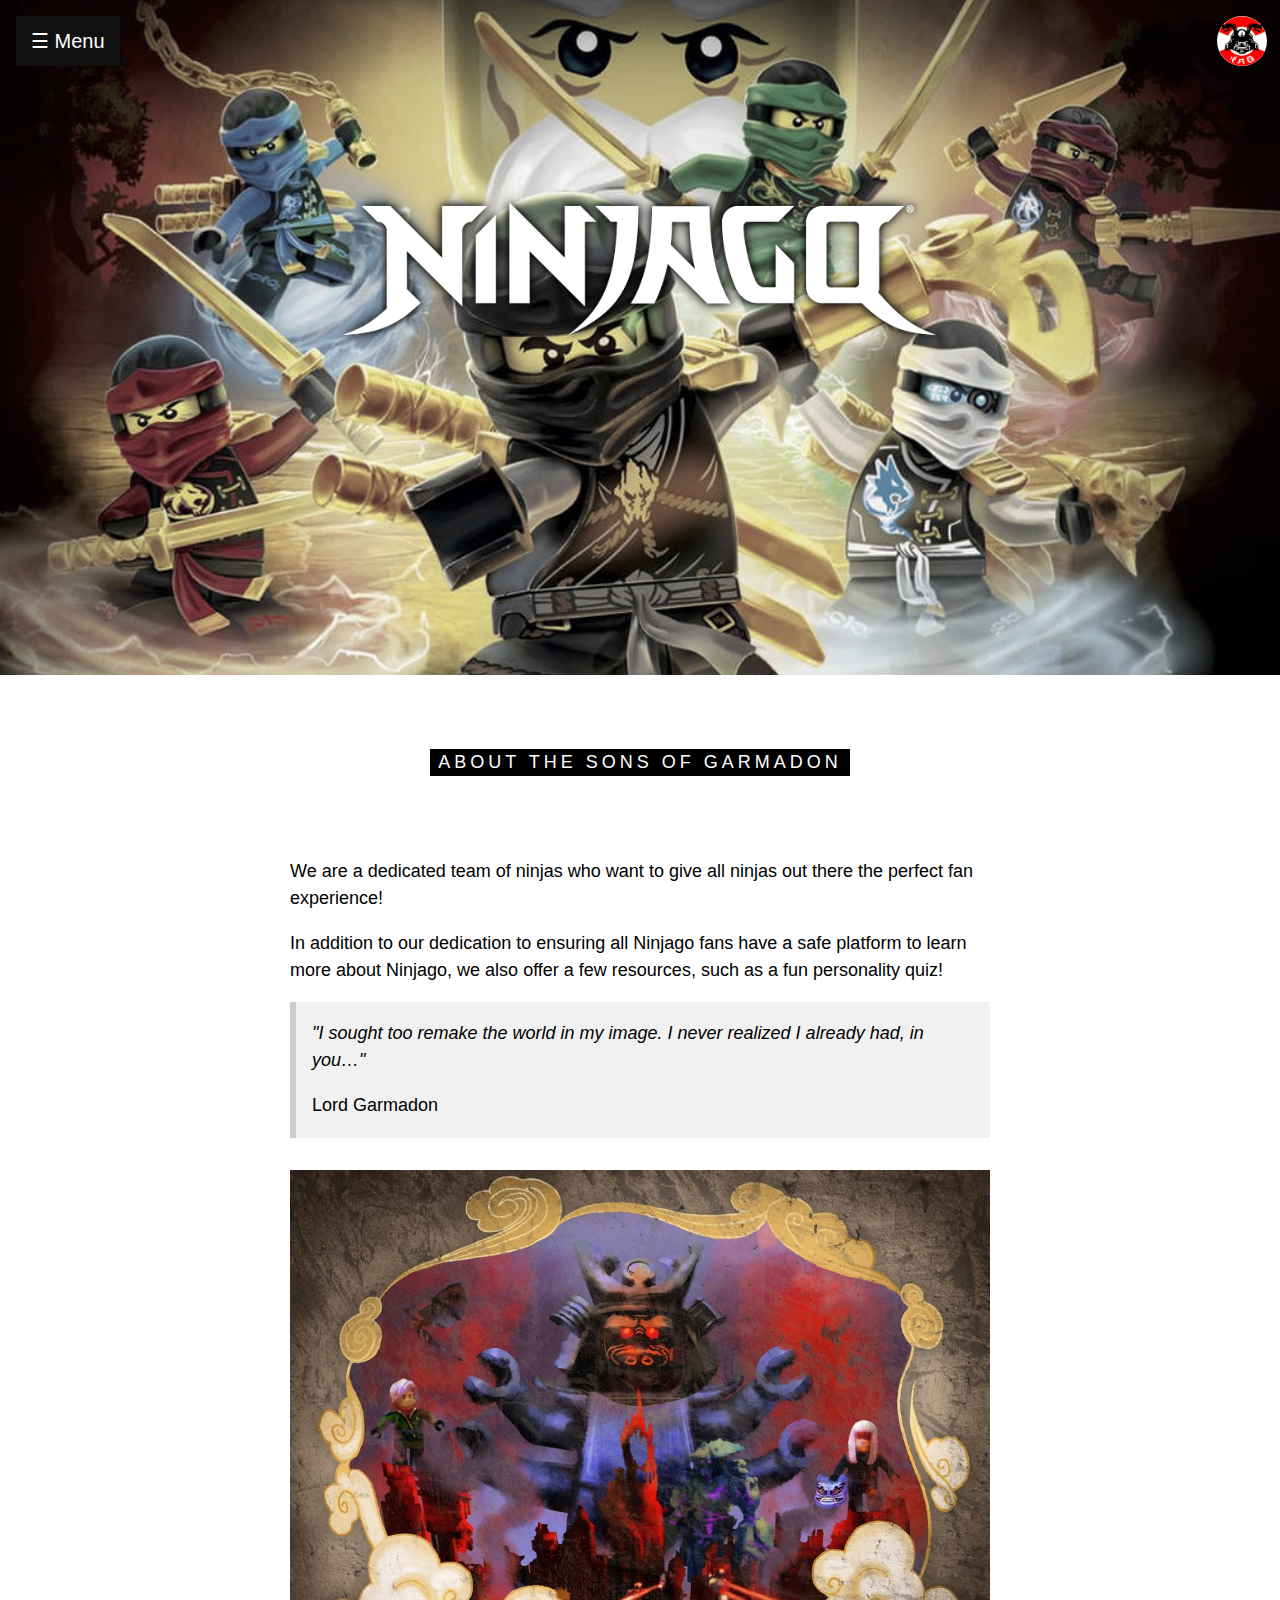
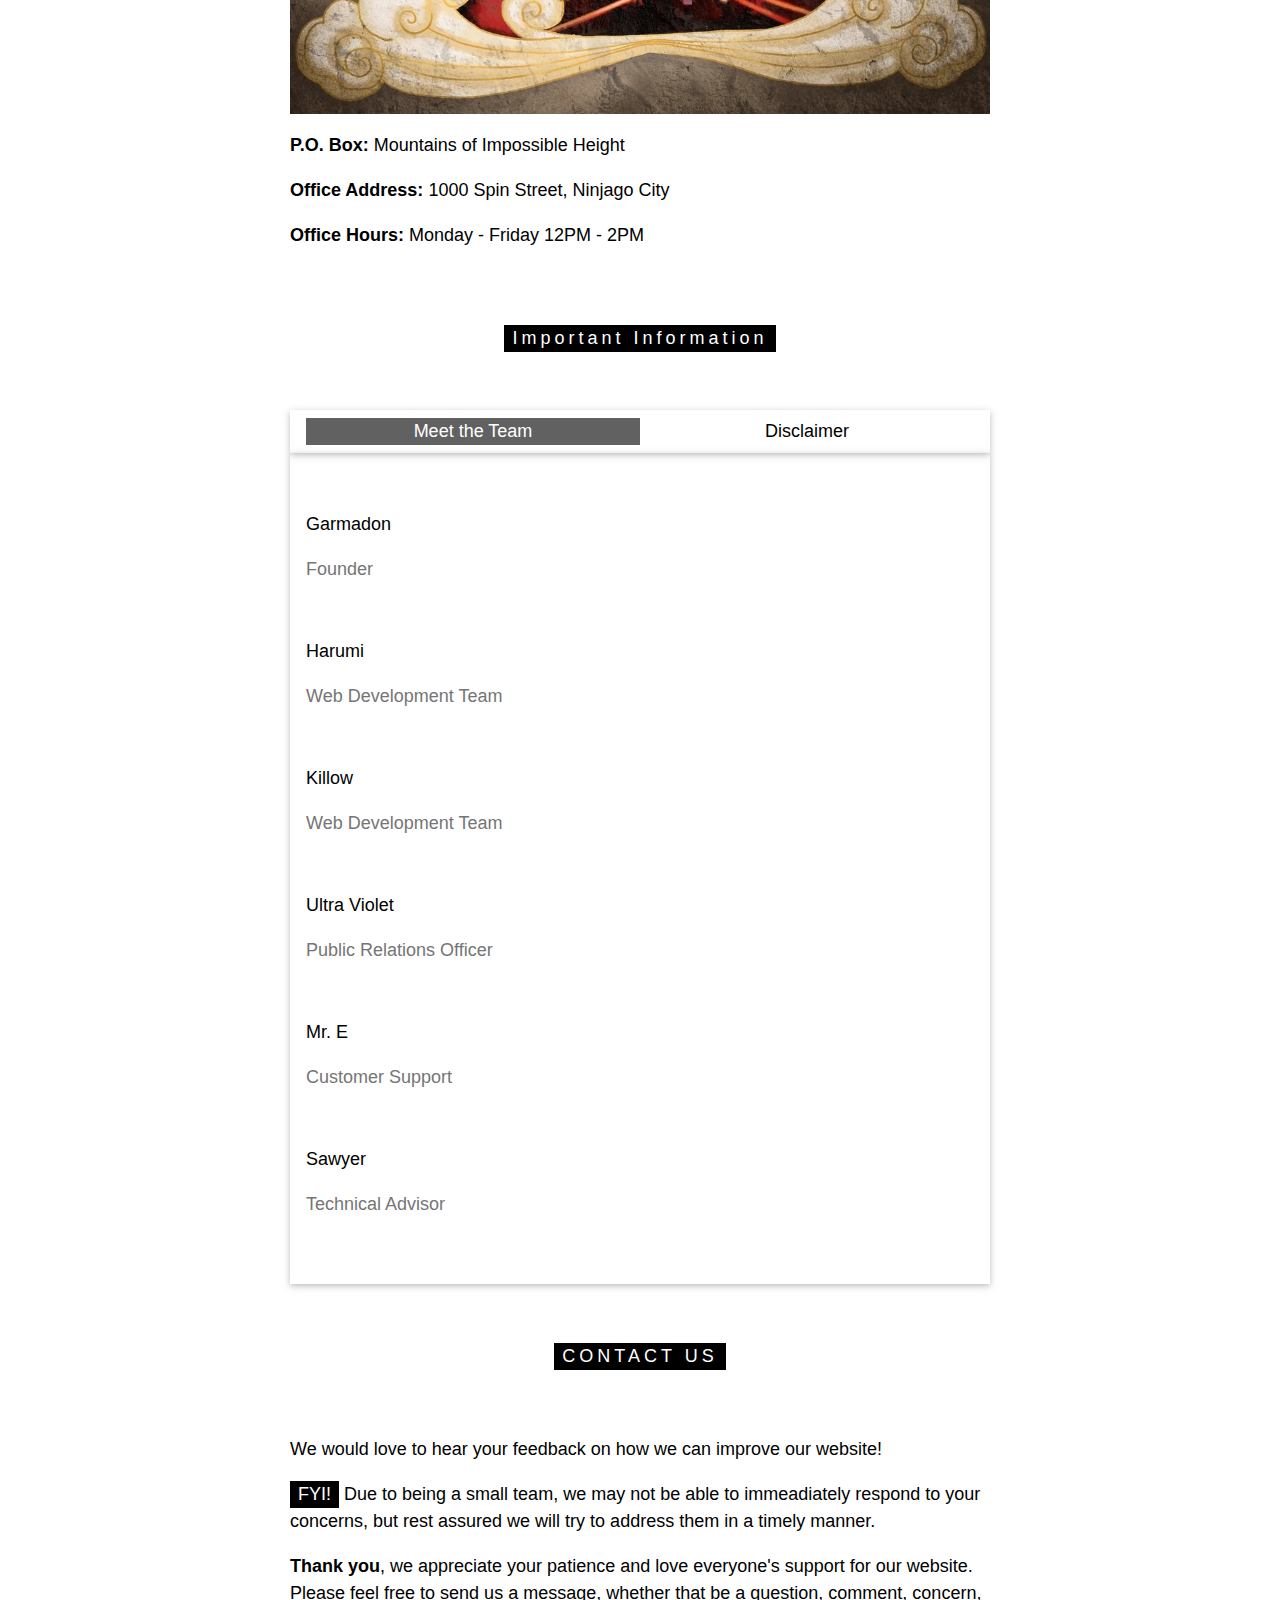
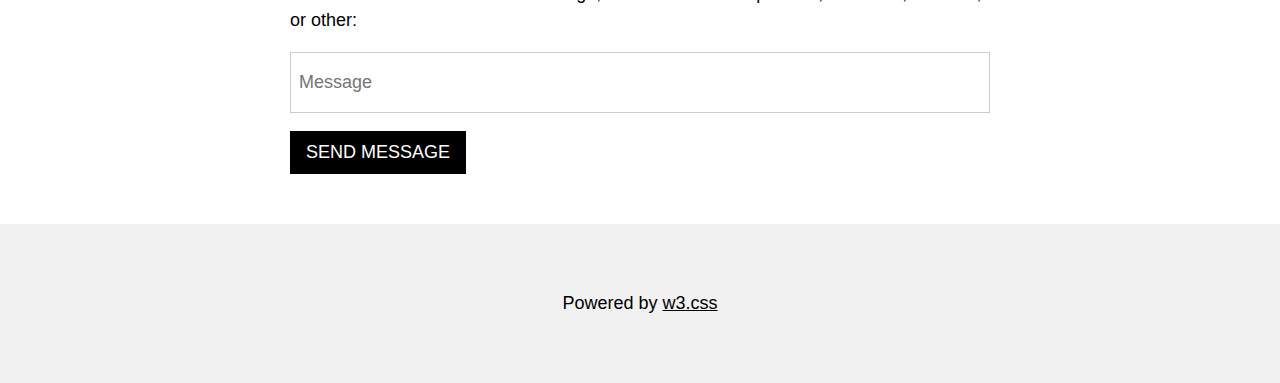
==== commit 418d576e: "." ====
--- a/index.html
+++ b/index.html
@@ -91,19 +91,19 @@
         <h5>Garmadon</h5>
         <p class="w3-text-grey">Founder</p><br>
 
-      <h5>Nya</h5>
+      <h5>Harumi</h5>
       <p class="w3-text-grey">Web Development Team</p><br>
     
-      <h5>Kai</h5>
+      <h5>Killow</h5>
       <p class="w3-text-grey">Web Development Team</p><br>
     
-      <h5>Cole</h5>
+      <h5>Ultra Violet</h5>
       <p class="w3-text-grey">Public Relations Officer</p><br>
     
-      <h5>Jay</h5>
+      <h5>Mr. E</h5>
       <p class="w3-text-grey">Customer Support</p><br>
     
-      <h5>Zane</h5>
+      <h5>Sawyer</h5>
       <p class="w3-text-grey">Technical Advisor</p>
     </div>
 
@@ -163,11 +163,11 @@
 
 <div id="mySidebar" class="sidebar">
   <a href="javascript:void(0)" class="closebtn" onclick="closeNav()">×</a>
+  <a href="quiz.html">Quiz</a>
+  <a href="blog.html">Blog</a>
   <a href="characters.html">Characters</a>
   <a href="#">Map</a>
   <a href="#">Custom Minifig</a>
-  <a href="blog.html">Blog</a>
-  <a href="quiz.html">Quiz</a>
 </div>
 
 
